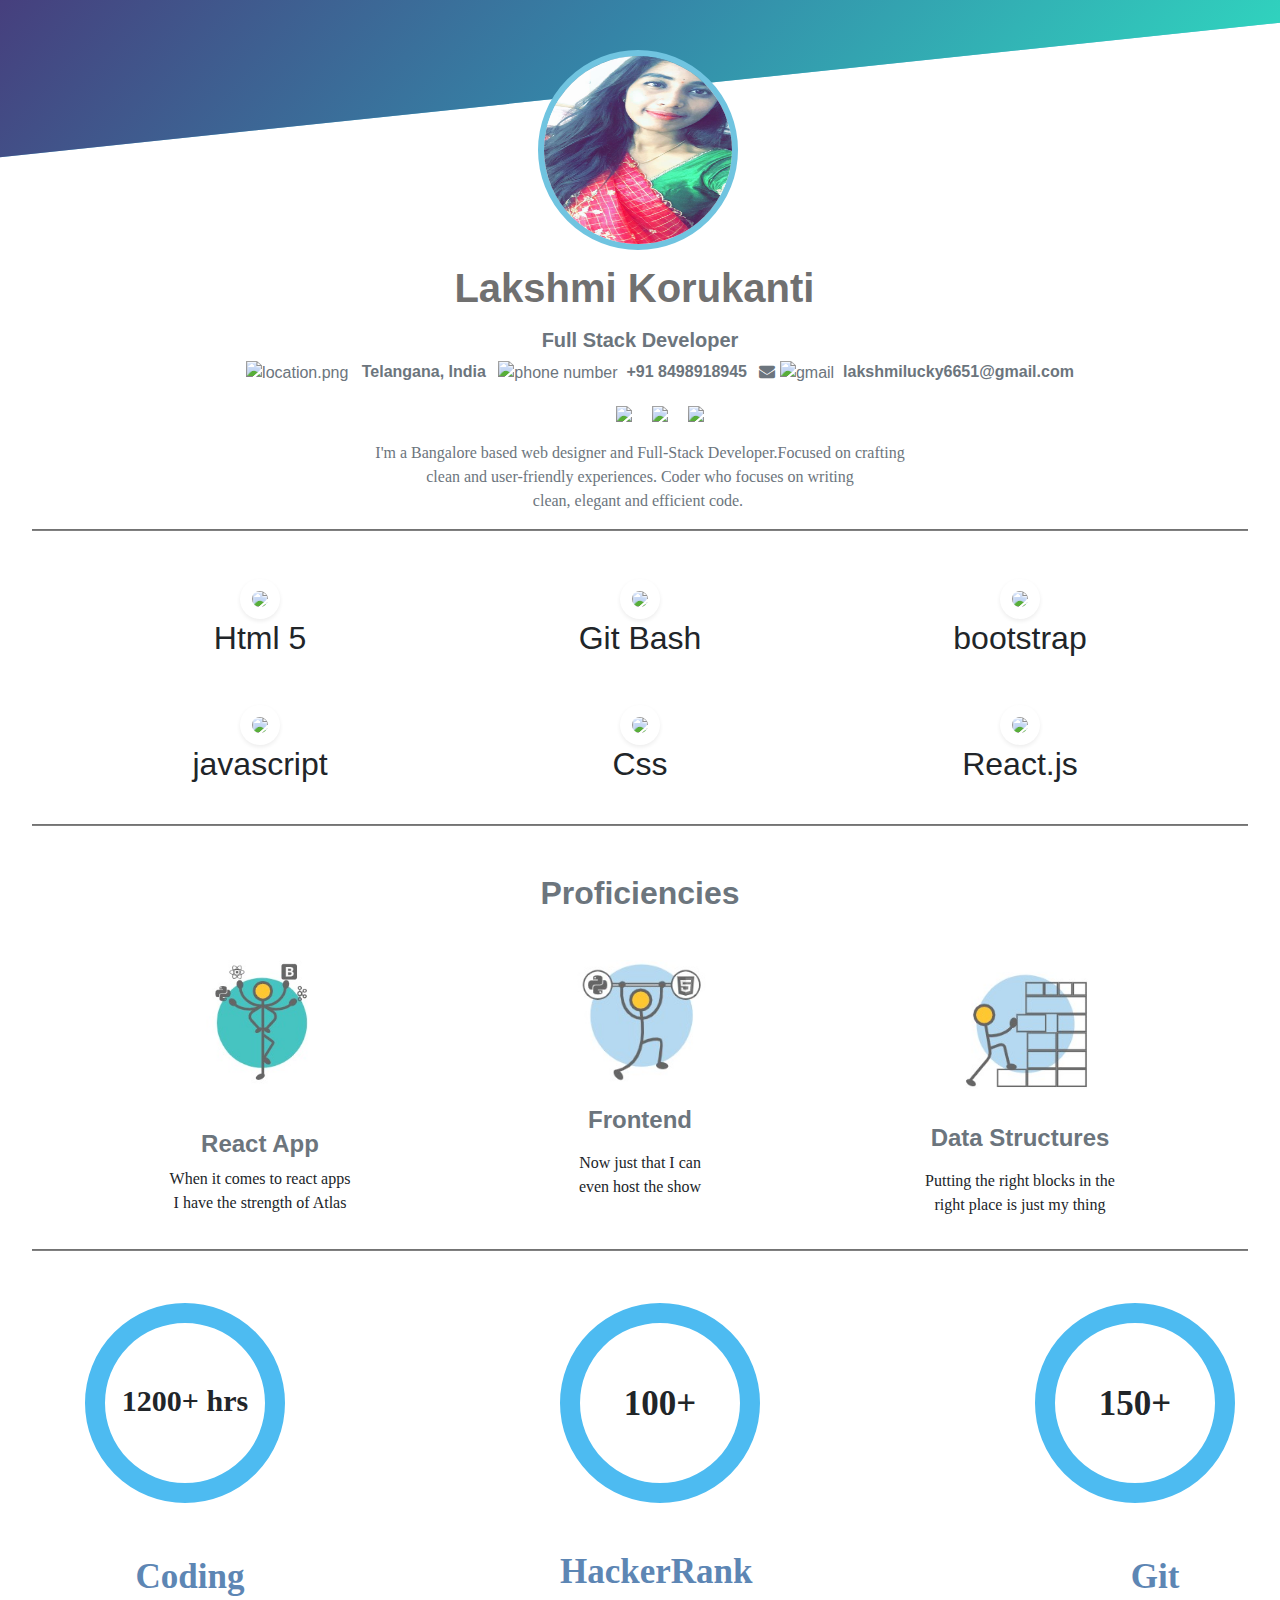
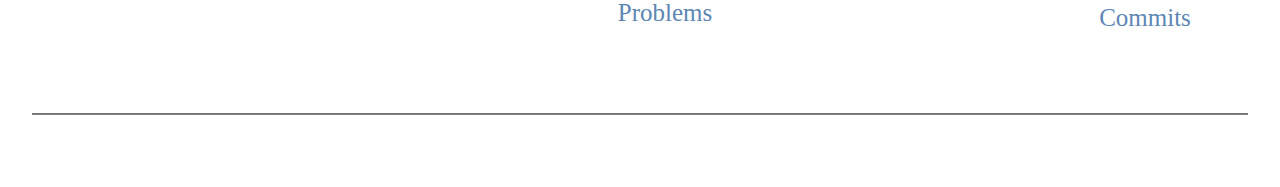
==== index.html @ 7ec83c1d "portfolio" ====
<!DOCTYPE html>
<html lang="en">

<head>
    <meta charset="utf-8" />
    <meta name="viewport" content="width=device-width, initial-scale=1, shrink-to-fit=no" />
    <link rel="stylesheet" href="https://cdnjs.cloudflare.com/ajax/libs/github-calendar/1.3.1/github-calendar-responsive.css">
    <link rel="stylesheet" href="https://cdnjs.cloudflare.com/ajax/libs/twitter-bootstrap/4.3.1/css/bootstrap.min.css">
    <link rel="stylesheet" href="https://cdnjs.cloudflare.com/ajax/libs/font-awesome/4.7.0/css/font-awesome.min.css">
    <link rel="stylesheet" href="style.css" />
    <title>Lakshmi's Portfolio</title>
</head>

<body>
    <div class="colorBox"></div>
    <div class="marginBox">
        <img style="height: 200px; width:200px;  border:6px solid rgb(112, 196, 224);" class="rounded-circle" src="Images/profilepic.jpeg" />
    </div>
    <div class="jumbotron text-center mb-2" style="background-color: rgba(233,236,239,0);">
        <h1 style="color: #707070;" class="mt-3 mt-md-0">
            <strong>Lakshmi Korukanti&nbsp;</strong>
        </h1>
        <h5 class="text-muted mt-3">
            <strong>Full Stack Developer</strong>
        </h5>
        <div class="detailsBox">
        <ul>
            <li class="list-inline-item text-muted">
             <img src="https://image.flaticon.com/icons/svg/927/927693.svg" style=" height: 20px;" alt="location.png">
                <strong>&nbsp; Telangana, India</strong>
            </li>
            <li class="list-inline-item text-muted">
              <img src="https://image.flaticon.com/icons/svg/523/523081.svg" style=" height: 20px" alt="phone number"/>
                <strong>&nbsp;+91 8498918945</strong>
            </li>
            <li class="list-inline-item text-muted">
                <i class="fa fa-envelope" ></i>
                <img src="https://image.flaticon.com/icons/svg/552/552486.svg" style=" height: 20px;" alt="gmail"/>
                    <strong>&nbsp;lakshmilucky6651@gmail.com</strong>
                </a>
            </li>
        </ul>
      </div>
        <ul>
            <li class="list-inline-item ">
              <a
              href="https://www.linkedin.com/in/lakshmi-korukanti-5a4a2b1a8/"
              target="blank"
            >
              <img style="height:60px"
                src="https://image.flaticon.com/icons/svg/1409/1409945.svg"
              />
              </a>
            </li>
            <li class="list-inline-item ml-2">
              <a href=" https://github.com/lakshmikorukanti" target="blank">
                <img style="height: 60px;" src="https://image.flaticon.com/icons/svg/733/733609.svg" />
            </li>
            <li class="list-inline-item ml-2">
              <a href="https://twitter.com/lakshmiluvs" target="blank">
                <img style="height: 60px;" src="https://image.flaticon.com/icons/svg/733/733579.svg"
              /></a>
            </li>
        </ul>
        <p class="text-center text-muted mb-2">
            I'm a Bangalore based web designer and Full-Stack Developer.Focused on crafting <br> clean and user-friendly
            experiences.
            Coder who focuses on writing <br> clean, elegant and efficient code.&nbsp;
        </p>
        <div style="height:2px; background:grey">
        <hr>
      </div>
      <div class="container mb-3 mt-5">
        <div class="row">
          <div class="col mb-3"><img class="rounded-circle shadow-sm" src="images/html.png" style="width: 100px;padding: 12px;"><h2>Html 5</h2></div>
          <div class="col mb-3"><img class="rounded-circle shadow-sm" src="images/gitbash.png" style="width: 100px;padding: 12px;"><h2>Git Bash</h2></div> 
          <div class="col mb-3"><img class="rounded-circle shadow-sm" src="images/bootstrap-stack.png" style="width:110px;padding: 12px;"><h2>bootstrap</h2></div>
        </div>
    </div>
    <div class="container mt-4">
      <div class="row">
        <div class="col mb-3"><img class="rounded-circle shadow-sm" src="images/javascript_logo.png" style="width: 100px;padding: 12px;"><h2>javascript</h2></div>
          <div class="col mb-3"><img class="rounded-circle shadow-sm" src="images/css.png" style="width: 100px;padding: 12px;"><h2>Css</h2></div>
          <div class="col mb-3"><img class="rounded-circle shadow-sm" src="images/react.png" style="width: 100px;padding: 12px;"><h2>React.js</h2></div>
      </div>
  </div>
        <div style="height:2px; background:grey">
          <hr>
        </div>
        <div class="mb-5 mt-5">
          <h2 class="text-center text-muted"><strong>Proficiencies</strong></h2>
      </div>
      <div class="mt-5">
        <div class="container text-center">
          <div class="row">
            <div class="col-md-4"><img class="mb-2" src="Images/reactp.jpeg" style="width: 130px;">
              <h4 class="text-muted " style="margin-top:35px;"><strong>React App</strong></h4>
              <p class="text-center">When it comes to react apps<br>I have the strength of Atlas</p>
            </div>
            <div class="col-md-4"><img class="mb-2" src="Images/backend.jpeg" style="width: 150px;">
              <h4 class="text-muted mb-3 mt-1"><strong>Frontend</strong><br></h4>
              <p class="text-center">Now just that I can<br>even host the show</p>
            </div>
            <div class="col-md-4"><img class="mb-2" style="height: 140px; " src="Images/data.jpeg" >
              <h4 class="text-muted mt-3 mb-3 "><strong>Data Structures</strong><br></h4>
              <p class="text-center">Putting the right blocks in the<br>right place is just my thing</p>
            </div>
          </div>
          </div>
      </div>
      <div style="height:2px; background:grey">
        <hr>
      </div>
      
      <div class="container">
          <div class="row h-100 circlePer justify-content-between" style="margin-bottom: 60px">
              <div class="col-lg-2 col-md-4 col-sm-12 mt-5 col-lg-2 ml-class2">
                  <div style="width: 200px;height:200px; background: white;border-radius: 50%;border:20px solid;border-color: rgb(77, 187, 241)"
                      class="mt-1">
                      <p class="text-center font-weight-bold" style="margin-top: 55px;font-size: 30px">
                          1200+ hrs
                      </p>
                  </div>
                  <p class="mt-5 font-weight-bold" style="color:#5D86B4; font-size: 35px;margin-left:50px;">
                      Coding
                  </p>
              </div>
              <div class="col-lg-2 col-md-3 col-sm-12 mt-5 ml-class1">
                  <div style="width: 200px;height:200px; background: white;border-radius: 50%;border:20px solid;border-color: rgb(77, 187, 241)"
                      class="mt-1">
                      <p class="text-center font-weight-bold" style="margin-top: 55px;font-size: 35px">
                          100+
                      </p>
                  </div>
                  <p class="display-4 mt-5 font-weight-bold" style="margin-left: 0px;color:#5D86B4;font-size: 35px">
                      HackerRank</p>
                  <p style="font-size: 25px; margin-left: 50px;margin-top:-15px;color:#5D86B4">
                      Problems
                  </p>
              </div>
              <div class="col-lg-2 col-md-3 col-sm-12 mt-5 ml-class4">
                  <div style="width: 200px;height:200px; background: white;border-radius: 50%;border:20px solid;border-color:  rgb(77, 187, 241)"
                      class="mt-1">
                      <p class="text-center font-weight-bold" style="margin-top: 55px;font-size: 35px">
                          150+
                      </p>
                  </div>
                  <p class="offset-2  mt-5 font-weight-bold" style="color:#5D86B4; font-size: 35px;margin-left:80px;">Git
                  </p>
                  <p style="font-size: 25px; margin-left: 60px;margin-top:-20px;color:#5D86B4">
                      Commits
                  </p>
              </div>
             
      </div>
      </div>
      <div style="height:2px; background:grey">
        <hr>
      </div>
      </div>
</body>
<script src="https://cdnjs.cloudflare.com/ajax/libs/jquery/3.4.1/jquery.min.js"></script>
<script src="https://cdnjs.cloudflare.com/ajax/libs/twitter-bootstrap/4.3.1/js/bootstrap.bundle.min.js"></script>
</body>

</html>
---- style.css ----
body {
  margin: 0px;
}
p {
  font-family: "Roboto";
}

.marginBox {
  margin-top: -150px;
  margin-left: 42%;
  position: absolute;
}

.colorBox {
  background: rgb(112, 196, 224);
  background-image: linear-gradient(
    -225deg,
    #473b7b 0%,
    #3584a7 51%,
    #30d2be 100%
  );
  padding: 100px 0;
  transform: skew(0deg, -6deg) translateY(-110px);
  position: relative;
}

@media only screen and (max-width: 768px) {
  .marginBox {
    margin-top: -150px;
    margin-left: 37%;
    position: absolute;
  }
}

@media only screen and (max-width: 600px) {
  .marginBox {
    margin-top: -150px;
    margin-left: 25%;
    position: absolute;
  }
}
.img {
  height: 20px;
}
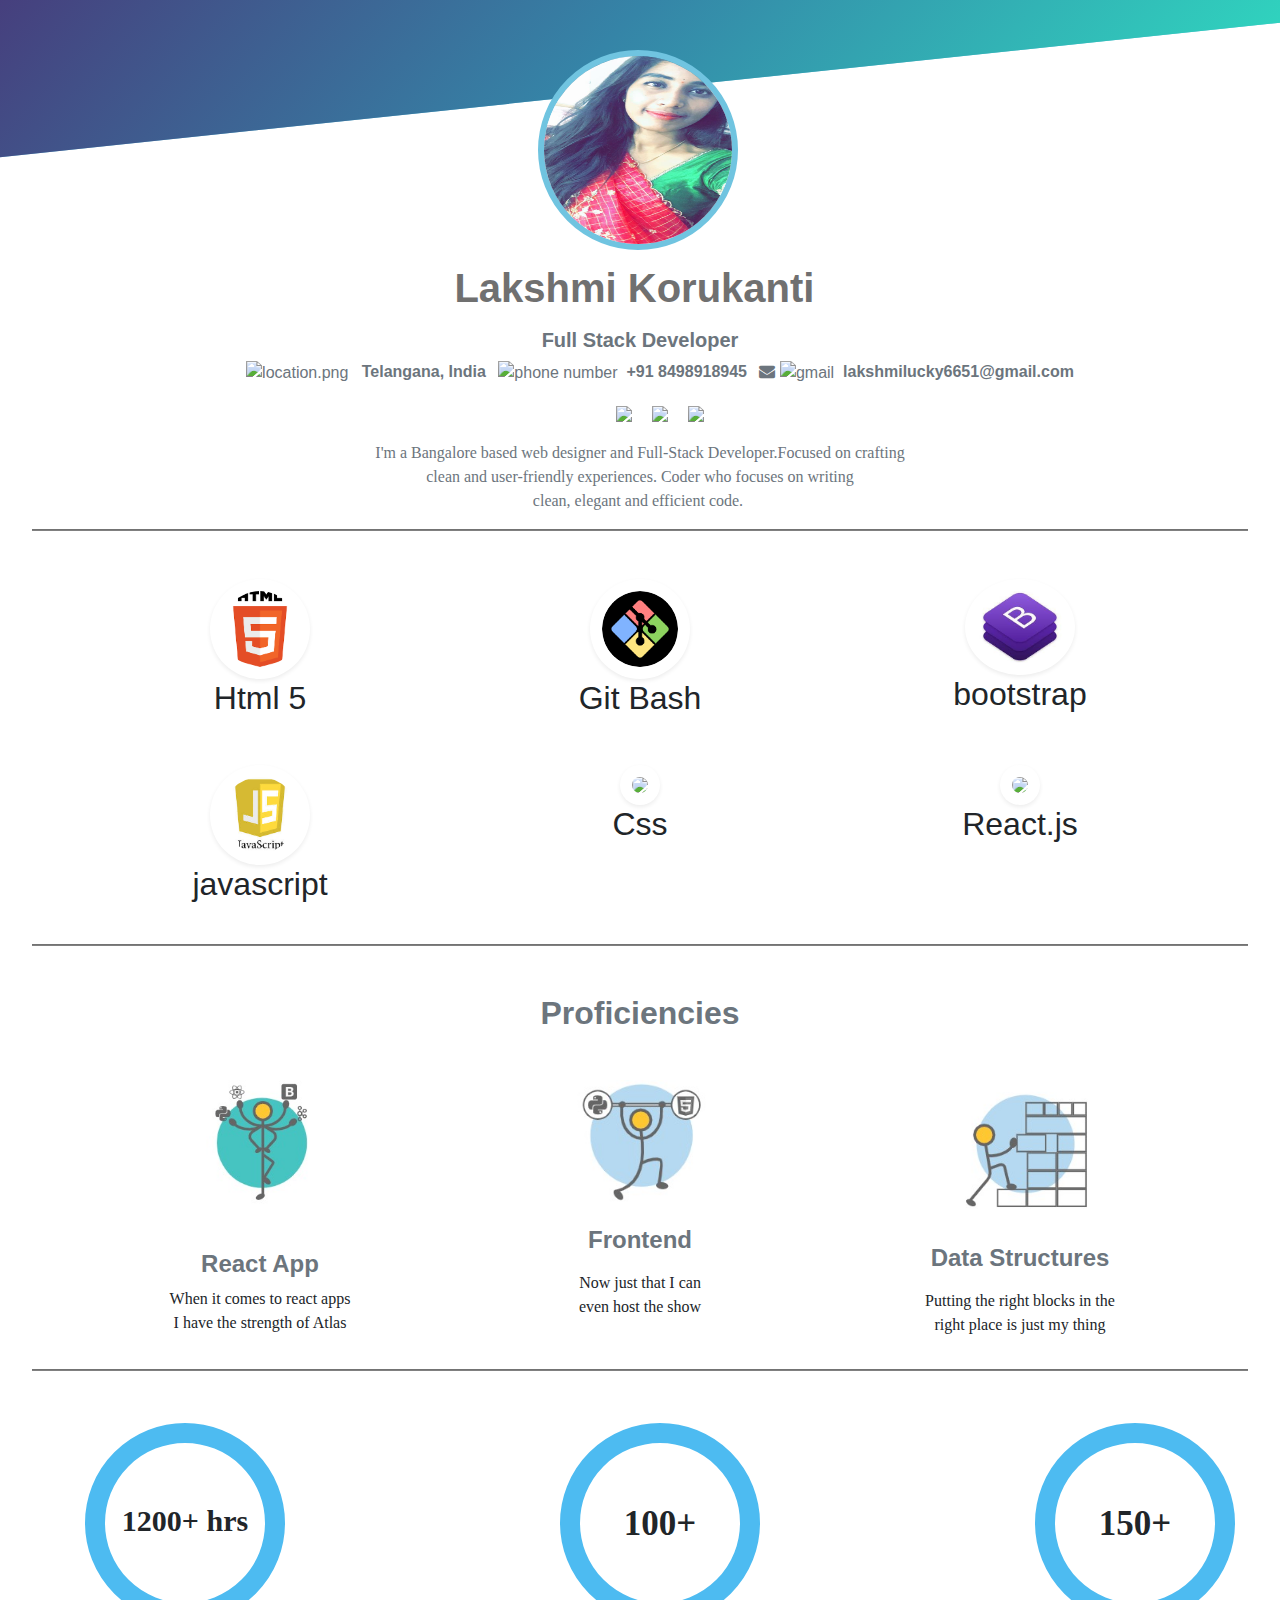
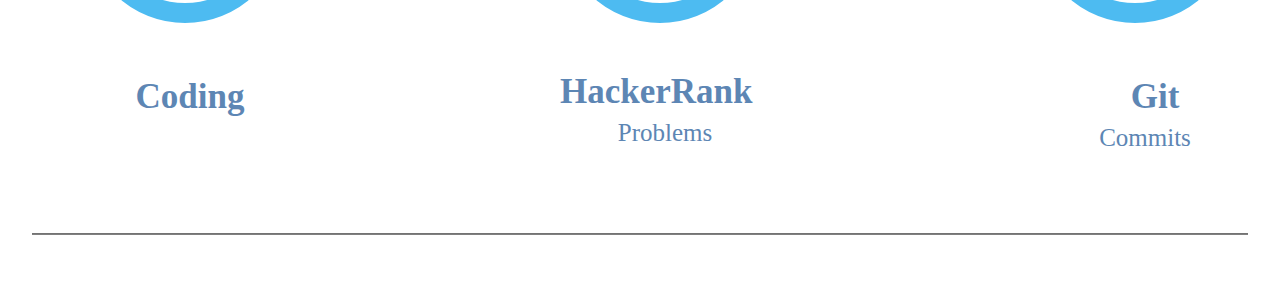
==== commit 88b045a6: "portfolio" ====
--- a/index.html
+++ b/index.html
@@ -72,16 +72,16 @@
       </div>
       <div class="container mb-3 mt-5">
         <div class="row">
-          <div class="col mb-3"><img class="rounded-circle shadow-sm" src="images/html.png" style="width: 100px;padding: 12px;"><h2>Html 5</h2></div>
-          <div class="col mb-3"><img class="rounded-circle shadow-sm" src="images/gitbash.png" style="width: 100px;padding: 12px;"><h2>Git Bash</h2></div> 
-          <div class="col mb-3"><img class="rounded-circle shadow-sm" src="images/bootstrap-stack.png" style="width:110px;padding: 12px;"><h2>bootstrap</h2></div>
+          <div class="col mb-3"><img class="rounded-circle shadow-sm" src="[data-uri]" style="width: 100px;padding: 12px;"><h2>Html 5</h2></div>
+          <div class="col mb-3"><img class="rounded-circle shadow-sm" src="[data-uri]" style="width: 100px;padding: 12px;"><h2>Git Bash</h2></div> 
+          <div class="col mb-3"><img class="rounded-circle shadow-sm" src="[data-uri]" style="width:110px;padding: 12px;"><h2>bootstrap</h2></div>
         </div>
     </div>
     <div class="container mt-4">
       <div class="row">
-        <div class="col mb-3"><img class="rounded-circle shadow-sm" src="images/javascript_logo.png" style="width: 100px;padding: 12px;"><h2>javascript</h2></div>
-          <div class="col mb-3"><img class="rounded-circle shadow-sm" src="images/css.png" style="width: 100px;padding: 12px;"><h2>Css</h2></div>
-          <div class="col mb-3"><img class="rounded-circle shadow-sm" src="images/react.png" style="width: 100px;padding: 12px;"><h2>React.js</h2></div>
+        <div class="col mb-3"><img class="rounded-circle shadow-sm" src="[data-uri]" style="width: 100px;padding: 12px;"><h2>javascript</h2></div>
+          <div class="col mb-3"><img class="rounded-circle shadow-sm" src="https://pluralsight.imgix.net/paths/path-icons/css-c9b214f0d7.png" style="width: 100px;padding: 12px;"><h2>Css</h2></div>
+          <div class="col mb-3"><img class="rounded-circle shadow-sm" src="https://cdn.worldvectorlogo.com/logos/react.svg" style="width: 100px;padding: 12px;"><h2>React.js</h2></div>
       </div>
   </div>
         <div style="height:2px; background:grey">
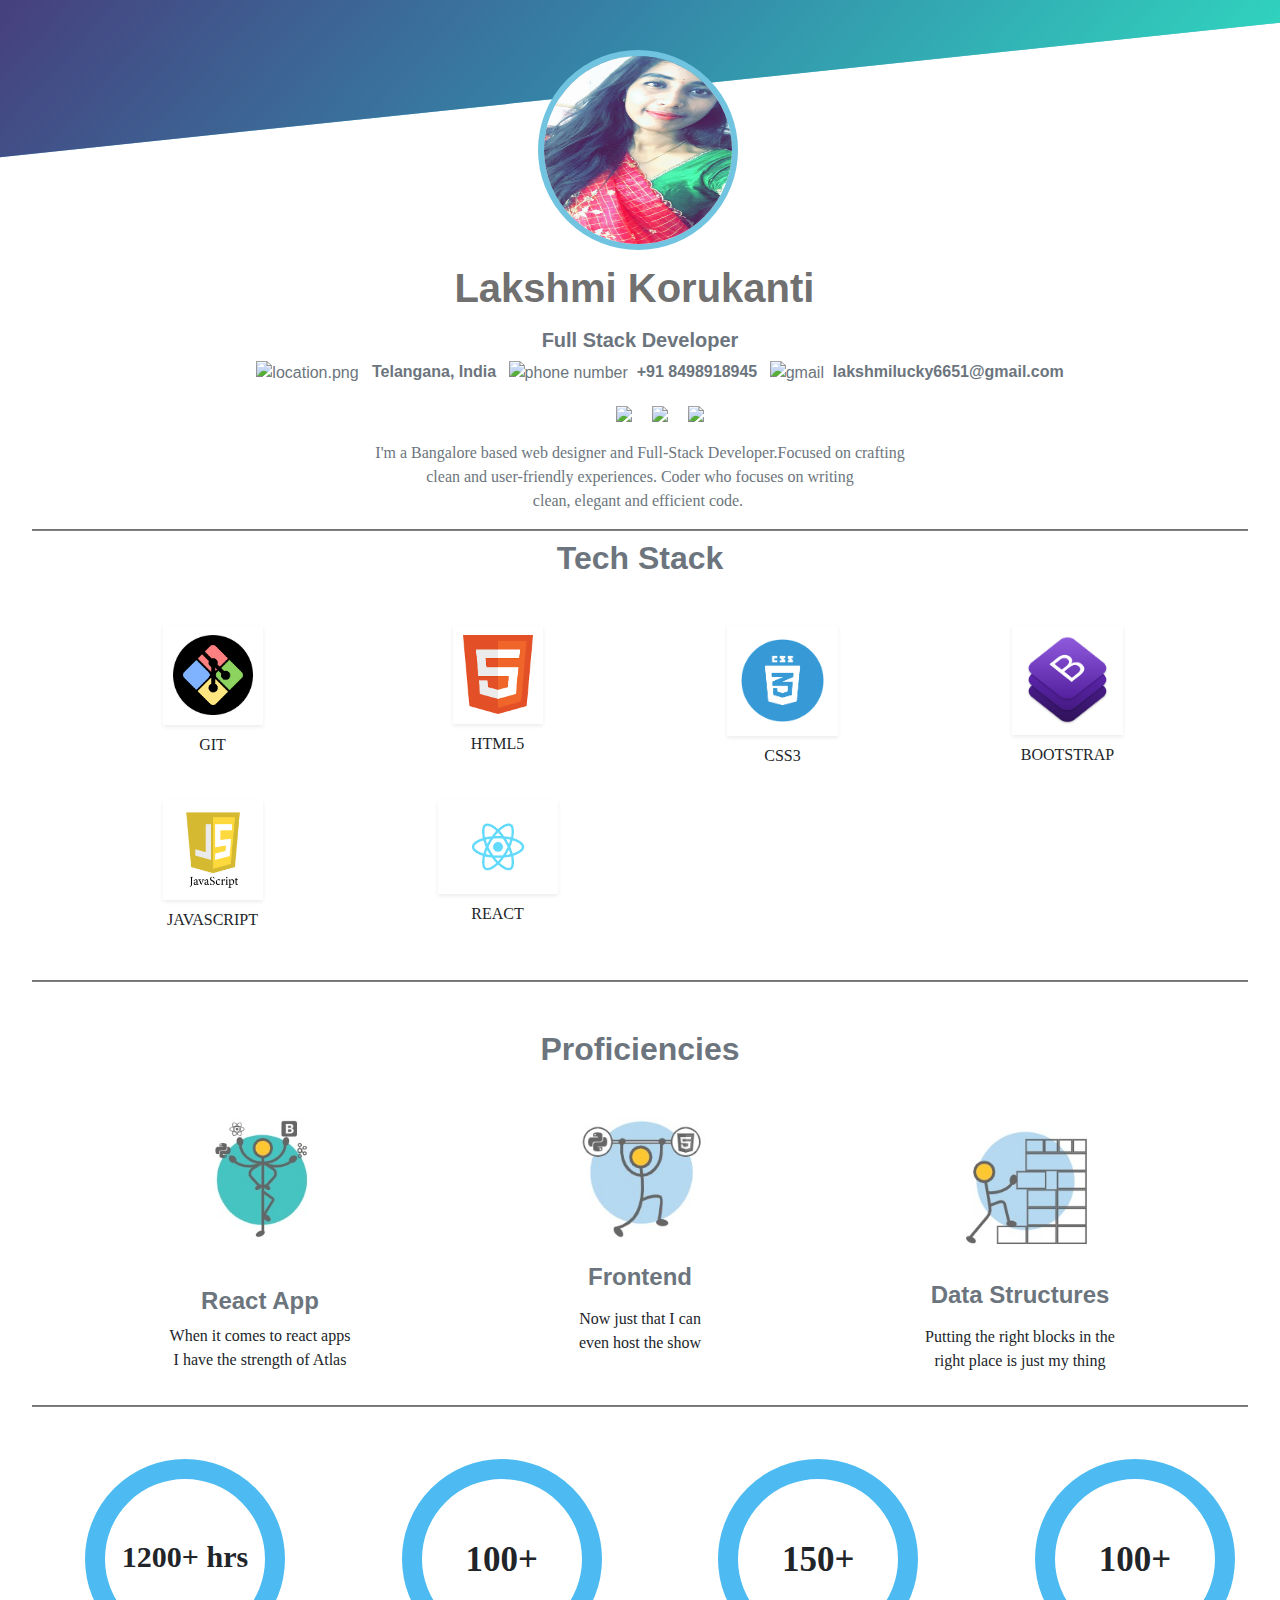
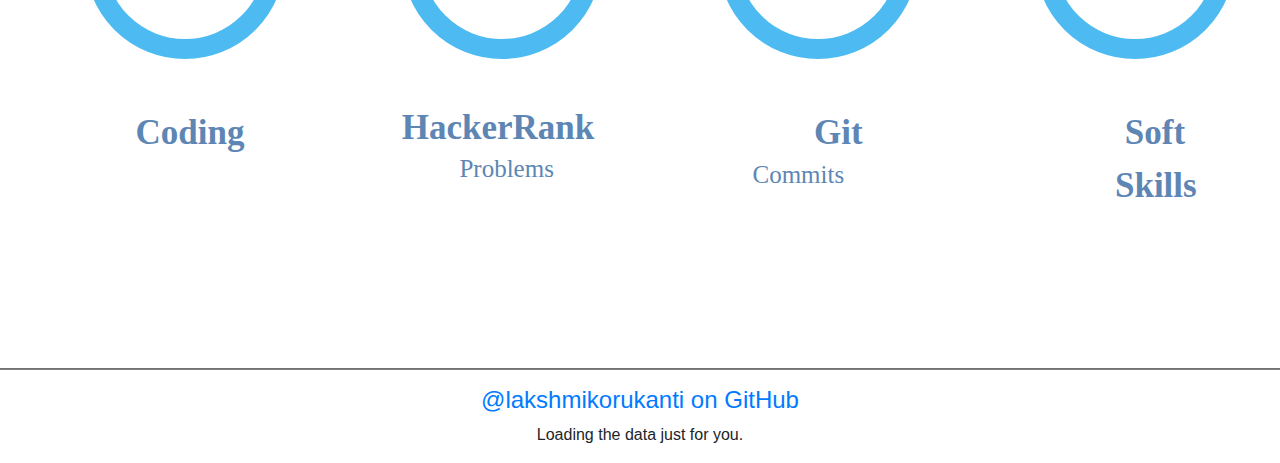
==== commit b3f02301: "github" ====
--- a/index.html
+++ b/index.html
@@ -3,11 +3,15 @@
 
 <head>
     <meta charset="utf-8" />
+    <link rel="icon" href="Images/profilepic.jpeg" >
     <meta name="viewport" content="width=device-width, initial-scale=1, shrink-to-fit=no" />
-    <link rel="stylesheet" href="https://cdnjs.cloudflare.com/ajax/libs/github-calendar/1.3.1/github-calendar-responsive.css">
     <link rel="stylesheet" href="https://cdnjs.cloudflare.com/ajax/libs/twitter-bootstrap/4.3.1/css/bootstrap.min.css">
     <link rel="stylesheet" href="https://cdnjs.cloudflare.com/ajax/libs/font-awesome/4.7.0/css/font-awesome.min.css">
     <link rel="stylesheet" href="style.css" />
+    <script src="https://unpkg.com/github-calendar@latest/dist/github-calendar.min.js"></script>
+    <link rel="stylesheet" href="https://unpkg.com/github-calendar@latest/dist/github-calendar-responsive.css" />
+    <script src="https://cdnjs.cloudflare.com/ajax/libs/jquery/3.4.1/jquery.min.js"></script>
+    <script src="https://cdnjs.cloudflare.com/ajax/libs/twitter-bootstrap/4.3.1/js/bootstrap.bundle.min.js"></script>
     <title>Lakshmi's Portfolio</title>
 </head>
 
@@ -34,7 +38,6 @@
                 <strong>&nbsp;+91 8498918945</strong>
             </li>
             <li class="list-inline-item text-muted">
-                <i class="fa fa-envelope" ></i>
                 <img src="https://image.flaticon.com/icons/svg/552/552486.svg" style=" height: 20px;" alt="gmail"/>
                     <strong>&nbsp;lakshmilucky6651@gmail.com</strong>
                 </a>
@@ -70,20 +73,39 @@
         <div style="height:2px; background:grey">
         <hr>
       </div>
-      <div class="container mb-3 mt-5">
+      <div class="container mb-2 mt-2">
+        <h2 class="text-center text-muted mb-5"><strong>Tech Stack</strong></h2>
         <div class="row">
-          <div class="col mb-3"><img class="rounded-circle shadow-sm" src="[data-uri]" style="width: 100px;padding: 12px;"><h2>Html 5</h2></div>
-          <div class="col mb-3"><img class="rounded-circle shadow-sm" src="[data-uri]" style="width: 100px;padding: 12px;"><h2>Git Bash</h2></div> 
-          <div class="col mb-3"><img class="rounded-circle shadow-sm" src="[data-uri]" style="width:110px;padding: 12px;"><h2>bootstrap</h2></div>
-        </div>
-    </div>
-    <div class="container mt-4">
-      <div class="row">
-        <div class="col mb-3"><img class="rounded-circle shadow-sm" src="[data-uri]" style="width: 100px;padding: 12px;"><h2>javascript</h2></div>
-          <div class="col mb-3"><img class="rounded-circle shadow-sm" src="https://pluralsight.imgix.net/paths/path-icons/css-c9b214f0d7.png" style="width: 100px;padding: 12px;"><h2>Css</h2></div>
-          <div class="col mb-3"><img class="rounded-circle shadow-sm" src="https://cdn.worldvectorlogo.com/logos/react.svg" style="width: 100px;padding: 12px;"><h2>React.js</h2></div>
-      </div>
-  </div>
+          <div class="col-6 col-sm-6 col-md-4 col-lg-3 mb-3">
+            <img class="shadow-sm" src="Images/gitbash.png" style="width: 100px; padding: 10px;" />
+            <p class="mt-2">GIT</p>
+          </div>
+          <div class="col-6 col-sm-6 col-md-4 col-lg-3 mb-3">
+            <img class="shadow-sm" src="Images/html.png" style="width: 90px; padding: 10px;" />
+            <p class="mt-2">HTML5</p>
+          </div>
+          <div class="col-6 col-sm-6 col-md-4 col-lg-3 mb-3">
+            <img class="shadow-sm" src="Images/css.png" style="width: 111px; padding: 10px;" />
+            <p class="mt-2">CSS3</p>
+          </div>
+          <div class="col-6 col-sm-6 col-md-4 col-lg-3 mb-3">
+            <img class="shadow-sm" src="Images/bootstrap-stack.png"
+              style="width: 111px; height: 110px; padding: 10px;" />
+            <p class="mt-2">BOOTSTRAP</p>
+          </div>
+          <div class="col-6 col-sm-6 col-md-4 col-lg-3 mb-3">
+            <img class="shadow-sm"
+              src="Images/javascript_logo.png"
+              style="width: 100px; padding: 10px;" />
+            <p class="mt-2">JAVASCRIPT</p>
+          </div>
+          <div class="col-6 col-sm-6 col-md-4 col-lg-3 mb-3">
+            <img class="shadow-sm" src="Images/react.png"
+              style="width: 120px; padding: 15px;" />
+            <p class="mt-2">REACT</p>
+          </div>
+        </div>
+      </div>
         <div style="height:2px; background:grey">
           <hr>
         </div>
@@ -114,7 +136,7 @@
       
       <div class="container">
           <div class="row h-100 circlePer justify-content-between" style="margin-bottom: 60px">
-              <div class="col-lg-2 col-md-4 col-sm-12 mt-5 col-lg-2 ml-class2">
+              <div class="col-lg-2  col-md-4 col-sm-12 mt-5 col-lg-2 ml-class2">
                   <div style="width: 200px;height:200px; background: white;border-radius: 50%;border:20px solid;border-color: rgb(77, 187, 241)"
                       class="mt-1">
                       <p class="text-center font-weight-bold" style="margin-top: 55px;font-size: 30px">
@@ -147,20 +169,45 @@
                   </div>
                   <p class="offset-2  mt-5 font-weight-bold" style="color:#5D86B4; font-size: 35px;margin-left:80px;">Git
                   </p>
-                  <p style="font-size: 25px; margin-left: 60px;margin-top:-20px;color:#5D86B4">
+                  <p style="font-size: 25px;margin-top:-20px;color:#5D86B4">
                       Commits
                   </p>
               </div>
-             
-      </div>
+       
+      <div class="col-lg-2 col-md-3 col-sm-12 mt-5 ml-class4">
+        <div style="width: 200px;height:200px; background: white;border-radius: 50%;border:20px solid;border-color:  rgb(77, 187, 241)"
+            class="mt-1">
+            <p class="text-center font-weight-bold" style="margin-top: 55px;font-size: 35px">
+                100+
+            </p>
+        </div>
+        <p class="offset-2  mt-5 font-weight-bold" style="color:#5D86B4; font-size: 35px;margin-left:80px;">Soft Skills
+        </p>
+       
+    </div>
+         
+  </div>
+</div>
       </div>
       <div style="height:2px; background:grey">
         <hr>
       </div>
       </div>
+      
+      <div class="container p-3 text-center">
+        <h4 class="kodchasan-font" style="color: #707070;"><a href="https://github.com/lakshmikorukanti"
+                target="_blank">@lakshmikorukanti on GitHub</a></h4>
+        <div class="calendar">
+            <!-- Loading stuff -->
+            Loading the data just for you.
+        </div>
+    </div>
+    </div>
+    <script>
+      GitHubCalendar(".calendar", "lakshmikorukanti", { responsive: true });
+  </script>
+  
+
 </body>
-<script src="https://cdnjs.cloudflare.com/ajax/libs/jquery/3.4.1/jquery.min.js"></script>
-<script src="https://cdnjs.cloudflare.com/ajax/libs/twitter-bootstrap/4.3.1/js/bootstrap.bundle.min.js"></script>
-</body>
 
 </html>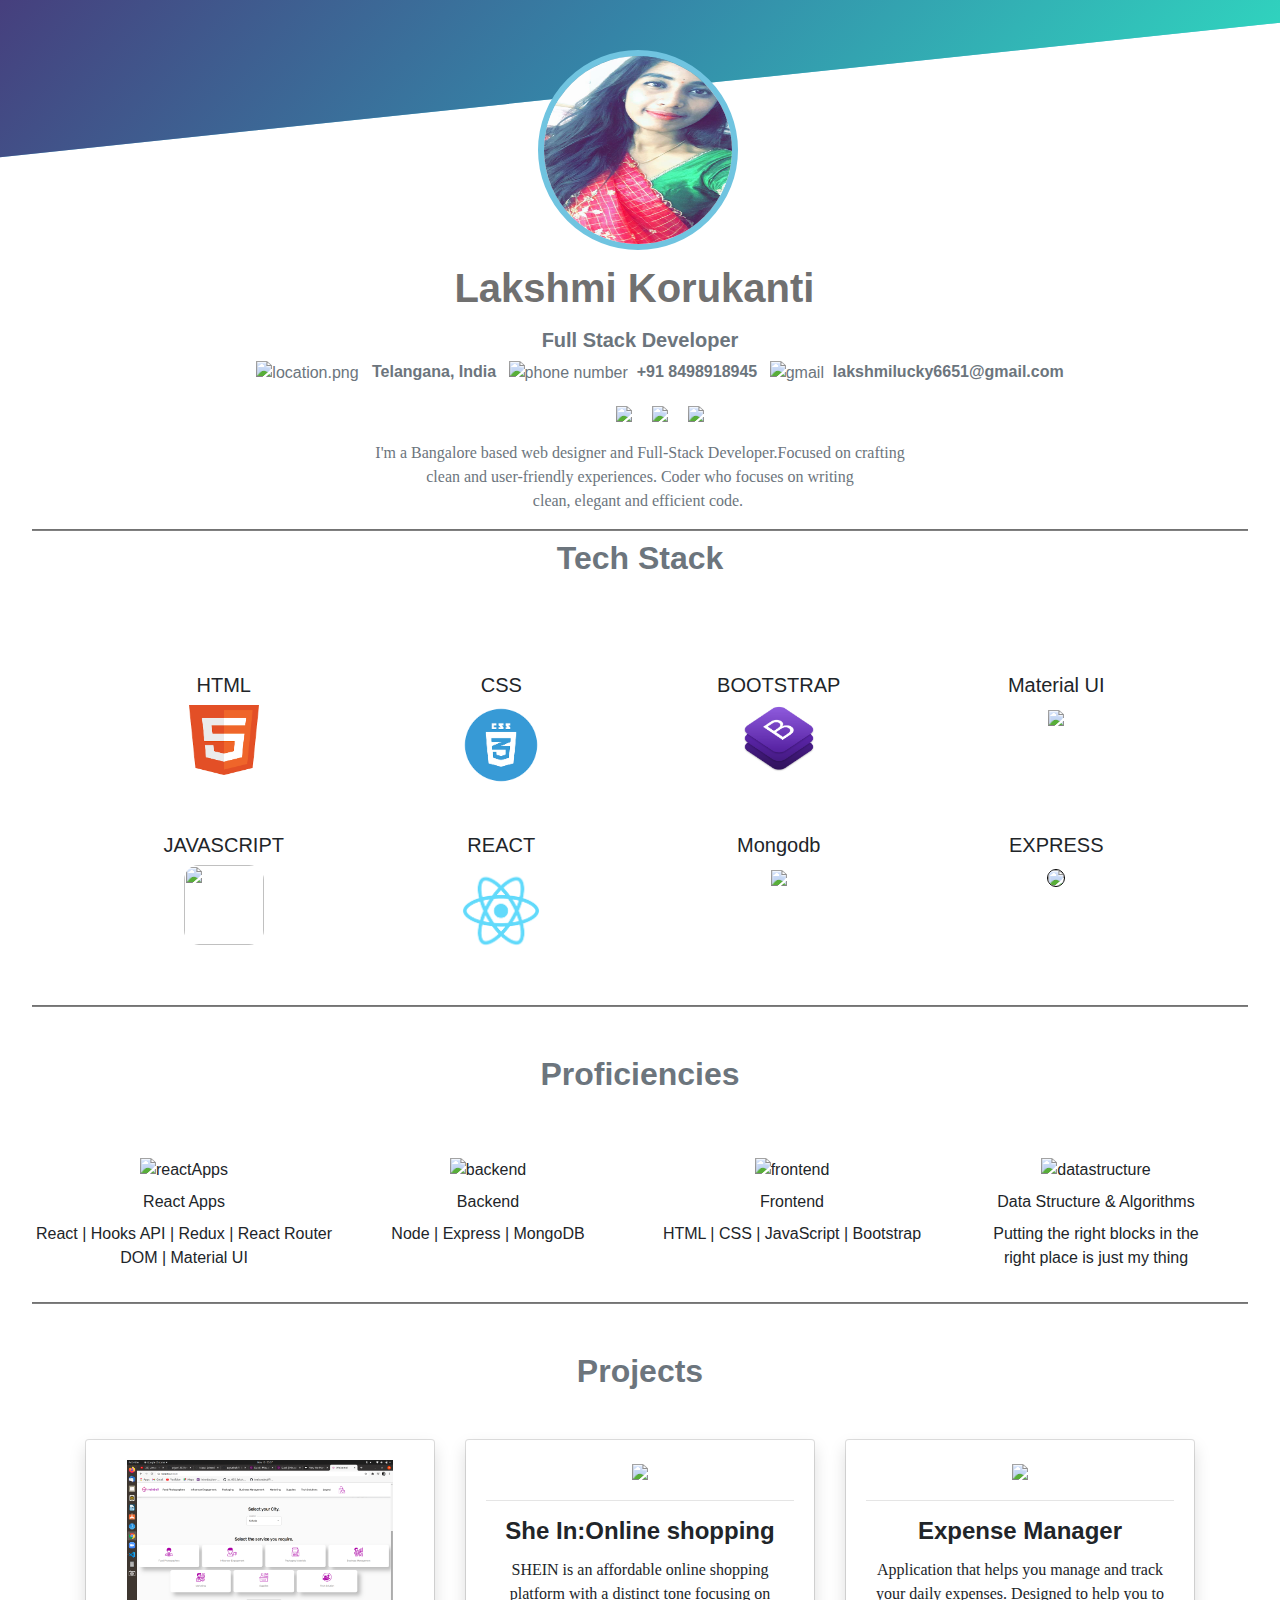
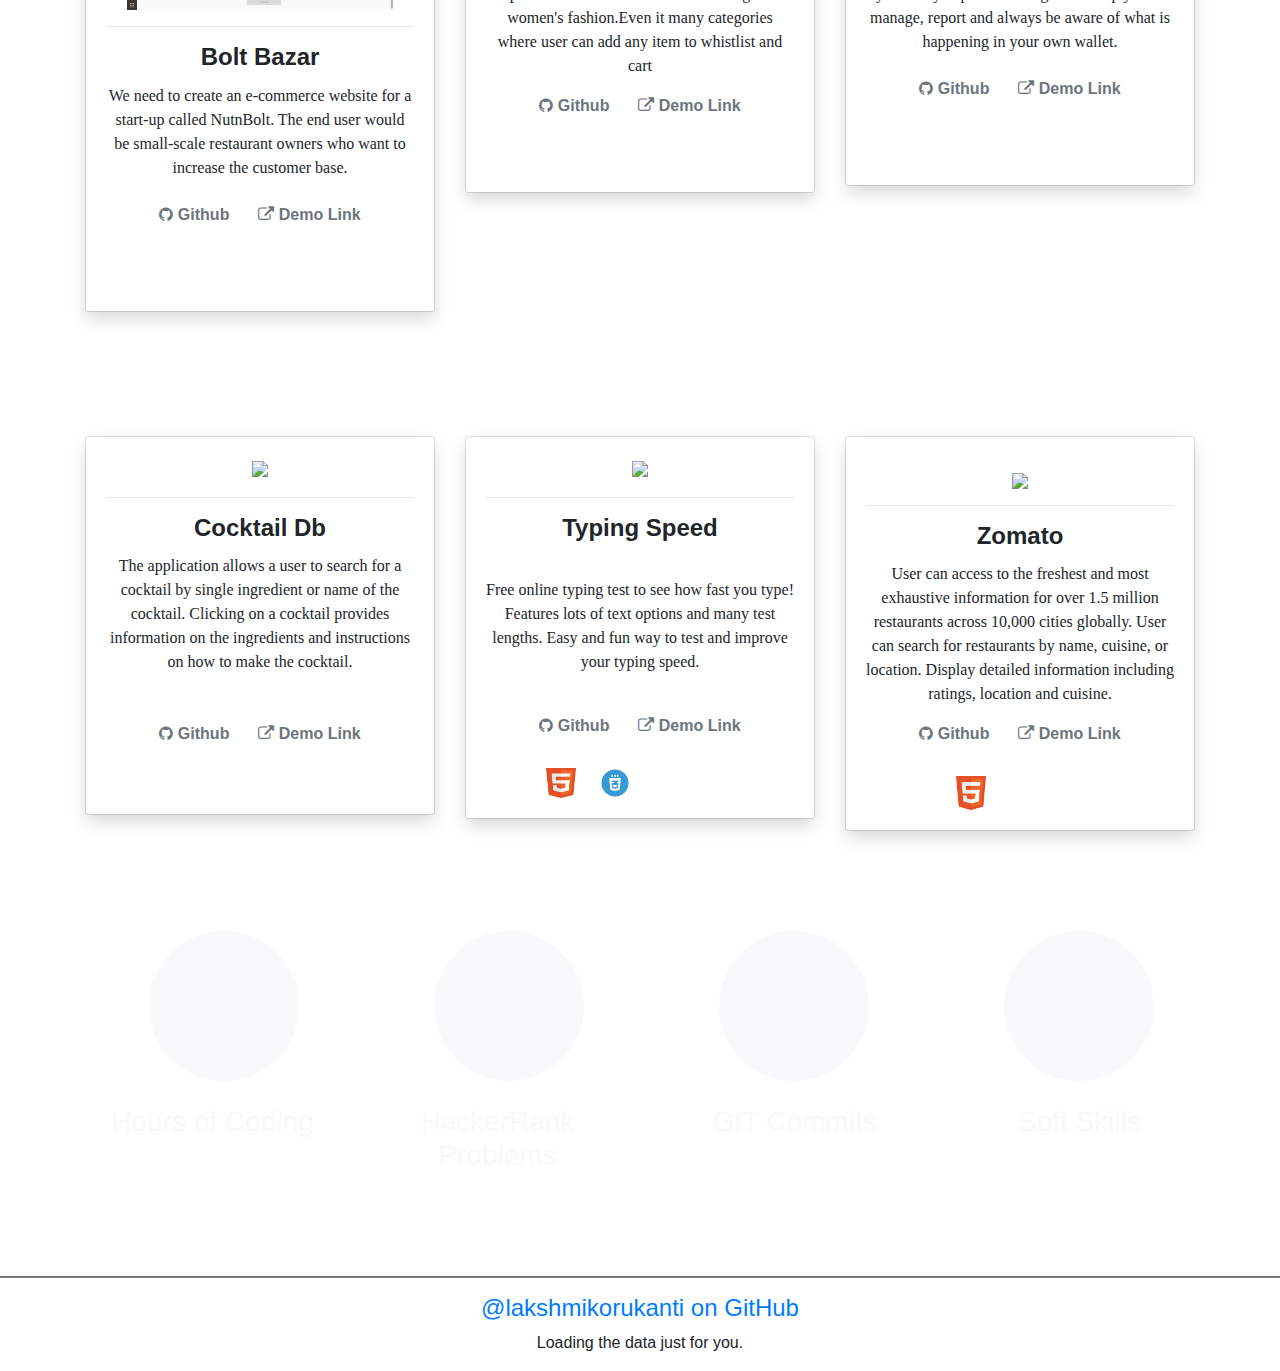
==== commit 8c08be0f: "updated final projet" ====
--- a/index.html
+++ b/index.html
@@ -12,6 +12,9 @@
     <link rel="stylesheet" href="https://unpkg.com/github-calendar@latest/dist/github-calendar-responsive.css" />
     <script src="https://cdnjs.cloudflare.com/ajax/libs/jquery/3.4.1/jquery.min.js"></script>
     <script src="https://cdnjs.cloudflare.com/ajax/libs/twitter-bootstrap/4.3.1/js/bootstrap.bundle.min.js"></script>
+    <link rel="stylesheet" href="https://stackpath.bootstrapcdn.com/bootstrap/4.3.1/css/bootstrap.min.css"
+    integrity="sha384-ggOyR0iXCbMQv3Xipma34MD+dH/1fQ784/j6cY/iJTQUOhcWr7x9JvoRxT2MZw1T" crossorigin="anonymous">
+</head>
     <title>Lakshmi's Portfolio</title>
 </head>
 
@@ -75,34 +78,43 @@
       </div>
       <div class="container mb-2 mt-2">
         <h2 class="text-center text-muted mb-5"><strong>Tech Stack</strong></h2>
-        <div class="row">
-          <div class="col-6 col-sm-6 col-md-4 col-lg-3 mb-3">
-            <img class="shadow-sm" src="Images/gitbash.png" style="width: 100px; padding: 10px;" />
-            <p class="mt-2">GIT</p>
-          </div>
-          <div class="col-6 col-sm-6 col-md-4 col-lg-3 mb-3">
-            <img class="shadow-sm" src="Images/html.png" style="width: 90px; padding: 10px;" />
-            <p class="mt-2">HTML5</p>
-          </div>
-          <div class="col-6 col-sm-6 col-md-4 col-lg-3 mb-3">
-            <img class="shadow-sm" src="Images/css.png" style="width: 111px; padding: 10px;" />
-            <p class="mt-2">CSS3</p>
-          </div>
-          <div class="col-6 col-sm-6 col-md-4 col-lg-3 mb-3">
-            <img class="shadow-sm" src="Images/bootstrap-stack.png"
-              style="width: 111px; height: 110px; padding: 10px;" />
-            <p class="mt-2">BOOTSTRAP</p>
-          </div>
-          <div class="col-6 col-sm-6 col-md-4 col-lg-3 mb-3">
-            <img class="shadow-sm"
-              src="Images/javascript_logo.png"
-              style="width: 100px; padding: 10px;" />
-            <p class="mt-2">JAVASCRIPT</p>
-          </div>
-          <div class="col-6 col-sm-6 col-md-4 col-lg-3 mb-3">
-            <img class="shadow-sm" src="Images/react.png"
-              style="width: 120px; padding: 15px;" />
-            <p class="mt-2">REACT</p>
+        <div class="container text-center mb-5">
+          <div class="row">
+              <div class="col-md-3 mt-5 tech">
+                  <h5>HTML</h5>
+                  <img src="./Images/html.png" width="70px" height="70px" />
+              </div>
+              <div class="col-md-3 mt-5 tech">
+                  <h5>CSS</h5>
+                  <img src="./Images/css.png" width="80px" />
+              </div>
+              <div class="col-md-3 mt-5 tech">
+                  <h5>BOOTSTRAP</h5>
+                  <img src="./Images//bootstrap-stack.png" width="80px" />
+              </div>
+              <div class="col-md-3 mt-5 tech">
+                  <h5>Material UI</h5>
+                  <img src="https://material-ui.com/static/logo.png" width="80px" />
+              </div>
+              <div class="col-md-3 mt-5 tech">
+                  <h5>JAVASCRIPT</h5>
+                  <img src="https://cdn.svgporn.com/logos/javascript.svg" width="80px" height="80px" style="border-radius: 15px"/>
+              </div>
+              <div class="col-md-3 mt-5 tech">
+                  <h5>REACT</h5>
+                  <img src="./Images//react.png"
+                      width="130px" />
+              </div>
+              <div class="col-md-3 mt-5 tech">
+                  <h5>Mongodb</h5>
+                  <img src="https://pbs.twimg.com/profile_images/1234528105819189248/b6F1hk_6_400x400.jpg"
+                      width="100px" />
+              </div>
+              <div class="col-md-3 mt-5 tech">
+                <h5>EXPRESS</h5>
+                <img src="https://encrypted-tbn0.gstatic.com/images?q=tbn%3AANd9GcRwYXjvK9xFgNCPeHeRlJcXQrOWOdtiAkEYzg&usqp=CAU"
+                    width="130px" style="border:1px solid black;border-radius: 50%;" />
+            </div>
           </div>
         </div>
       </div>
@@ -112,83 +124,386 @@
         <div class="mb-5 mt-5">
           <h2 class="text-center text-muted"><strong>Proficiencies</strong></h2>
       </div>
-      <div class="mt-5">
-        <div class="container text-center">
-          <div class="row">
-            <div class="col-md-4"><img class="mb-2" src="Images/reactp.jpeg" style="width: 130px;">
-              <h4 class="text-muted " style="margin-top:35px;"><strong>React App</strong></h4>
-              <p class="text-center">When it comes to react apps<br>I have the strength of Atlas</p>
-            </div>
-            <div class="col-md-4"><img class="mb-2" src="Images/backend.jpeg" style="width: 150px;">
-              <h4 class="text-muted mb-3 mt-1"><strong>Frontend</strong><br></h4>
-              <p class="text-center">Now just that I can<br>even host the show</p>
-            </div>
-            <div class="col-md-4"><img class="mb-2" style="height: 140px; " src="Images/data.jpeg" >
-              <h4 class="text-muted mt-3 mb-3 "><strong>Data Structures</strong><br></h4>
-              <p class="text-center">Putting the right blocks in the<br>right place is just my thing</p>
-            </div>
-          </div>
-          </div>
-      </div>
+      <div class="row m-0">
+        <div class="my-3 p-0 col-12 col-md-6 col-lg-3 d-flex align-items-center flex-column">
+            <div>
+                <img src="./Images/reactpr.png" alt="reactApps" height="170px">
+            </div>
+            <div class="heading2 my-2">React Apps</div>
+            <div class="text-center"> React | Hooks API | Redux | React Router DOM | Material UI </div>
+        </div>
+        <div class="my-3 col-12 col-md-6 col-lg-3 d-flex align-items-center flex-column">
+            <div>
+                <img src="./Images/backend.png" alt="backend" height="170px">
+            </div>
+            <div class="heading2 my-2">Backend</div>
+            <div class="text-center">Node | Express | MongoDB</div>
+        </div>
+        <div class="my-3 col-12 col-md-6 col-lg-3 d-flex align-items-center flex-column">
+            <div>
+                <img src="./Images/frontendpr.png" alt="frontend" height="170px">
+            </div>
+
+            <div class="heading2 my-2">Frontend</div>
+            <div class="text-center">HTML | CSS | JavaScript | Bootstrap</div>
+        </div>
+        <div class="my-3 col-12 col-md-6 col-lg-3 d-flex align-items-center flex-column">
+            <div>
+                <img src="./Images/ds.png" alt="datastructure" height="170px">
+            </div>
+
+            <div class="heading2 my-2">Data Structure & Algorithms</div>
+            <div class="text-center">Putting the right blocks in the<br />right place is just my thing </div>
+        </div>
+      </div>
+
       <div style="height:2px; background:grey">
         <hr>
       </div>
-      
-      <div class="container">
-          <div class="row h-100 circlePer justify-content-between" style="margin-bottom: 60px">
-              <div class="col-lg-2  col-md-4 col-sm-12 mt-5 col-lg-2 ml-class2">
-                  <div style="width: 200px;height:200px; background: white;border-radius: 50%;border:20px solid;border-color: rgb(77, 187, 241)"
-                      class="mt-1">
-                      <p class="text-center font-weight-bold" style="margin-top: 55px;font-size: 30px">
-                          1200+ hrs
-                      </p>
-                  </div>
-                  <p class="mt-5 font-weight-bold" style="color:#5D86B4; font-size: 35px;margin-left:50px;">
-                      Coding
-                  </p>
-              </div>
-              <div class="col-lg-2 col-md-3 col-sm-12 mt-5 ml-class1">
-                  <div style="width: 200px;height:200px; background: white;border-radius: 50%;border:20px solid;border-color: rgb(77, 187, 241)"
-                      class="mt-1">
-                      <p class="text-center font-weight-bold" style="margin-top: 55px;font-size: 35px">
-                          100+
-                      </p>
-                  </div>
-                  <p class="display-4 mt-5 font-weight-bold" style="margin-left: 0px;color:#5D86B4;font-size: 35px">
-                      HackerRank</p>
-                  <p style="font-size: 25px; margin-left: 50px;margin-top:-15px;color:#5D86B4">
-                      Problems
-                  </p>
-              </div>
-              <div class="col-lg-2 col-md-3 col-sm-12 mt-5 ml-class4">
-                  <div style="width: 200px;height:200px; background: white;border-radius: 50%;border:20px solid;border-color:  rgb(77, 187, 241)"
-                      class="mt-1">
-                      <p class="text-center font-weight-bold" style="margin-top: 55px;font-size: 35px">
-                          150+
-                      </p>
-                  </div>
-                  <p class="offset-2  mt-5 font-weight-bold" style="color:#5D86B4; font-size: 35px;margin-left:80px;">Git
-                  </p>
-                  <p style="font-size: 25px;margin-top:-20px;color:#5D86B4">
-                      Commits
-                  </p>
-              </div>
-       
-      <div class="col-lg-2 col-md-3 col-sm-12 mt-5 ml-class4">
-        <div style="width: 200px;height:200px; background: white;border-radius: 50%;border:20px solid;border-color:  rgb(77, 187, 241)"
-            class="mt-1">
-            <p class="text-center font-weight-bold" style="margin-top: 55px;font-size: 35px">
-                100+
-            </p>
-        </div>
-        <p class="offset-2  mt-5 font-weight-bold" style="color:#5D86B4; font-size: 35px;margin-left:80px;">Soft Skills
-        </p>
-       
-    </div>
-         
-  </div>
-</div>
-      </div>
+      <div class="mb-5 mt-5">
+        <h2 class="text-center text-muted"><strong>Projects</strong></h2>
+    </div>
+    <div class="mb-5">
+        <div class="container text-center">
+            <div class="row">
+                <div class="col-lg-4 col-md-6 col-sm-12 mb-1">
+                    <div class="card">
+                        <div class="card-body shadow"><img class="img-fluid screenshot" 
+                                src="./Images/Boltbazar.png" style="height:150px">
+                            
+                            <hr>
+                            <h4 class="card-title"><strong>Bolt Bazar</strong></h4>
+                            <p class="card-text ">We need to create an e-commerce website for a start-up called NutnBolt. The end user would be small-scale restaurant owners who want to increase the customer base.</p>
+                            <a class="card-link text-muted" href="https://github.com/aayushah711/teal-project"
+                                target="blank"><i class="fa fa-github" style="margin-top:10px"></i><strong >&nbsp;Github&nbsp;</strong></a>
+                            <a class="card-link text-muted"
+                                href="http://13.233.62.34/"
+                                target="blank"><i class="fa fa-external-link"></i>&nbsp;<strong>Demo Link</strong></a>
+                                <div>
+                                    <div style="margin-top: 40px; float: left;  margin-left: 10px">
+                                        <img style="width: 30px"
+                                            src="https://cdn4.iconfinder.com/data/icons/logos-3/600/React.js_logo-512.png"
+                                            alt="">
+                                    </div>
+                                    <div style="margin-top: 40px; float: left; margin-left: 20px">
+                                        <img style="width: 30px"
+                                            src="./Images/redux.png"
+                                            alt="">
+                                    </div>
+                                    <div style="margin-top: 40px; float: left; margin-left: 20px">
+                                        <img style="width: 30px"
+                                            src="https://pbs.twimg.com/profile_images/972606960842387457/CdsTvILr.jpg"
+                                            alt="">
+                                    </div>
+                                    
+                                    <div style="margin-top: 40px; float: left; margin-left: 20px">
+                                        <img style="width: 30px"
+                                            src="https://cdn4.iconfinder.com/data/icons/social-media-logos-6/512/121-css3-512.png"
+                                            alt="">
+                                    </div>
+                                    <div style="margin-top: 40px; float: left; margin-left: 20px">
+                                        <img style="width: 30px"
+                                            src="https://icon-library.net/images/bootstrap-icon-png/bootstrap-icon-png-10.jpg"
+                                            alt="">
+                                    </div>
+                                   
+                                    <div style="margin-top: 40px; float: left; margin-left: 20px">
+                                        <img style="width: 30px"
+                                            src="https://pbs.twimg.com/profile_images/1234528105819189248/b6F1hk_6_400x400.jpg"
+                                            alt="">
+                                    </div>
+                                </div>
+                        </div>
+                    </div>
+                </div>
+                <div class="col-lg-4 col-md-6 col-sm-12 mb-1">
+                    <div class="card">
+                        <div class="card-body shadow"><img class="img-fluid screenshot"
+                                src="./Images/cart.jpeg">
+                            <hr>
+                            <h4 class="card-title"><strong>She In:Online shopping </strong></h4>
+                            <p class="card-text ">SHEIN is an affordable online shopping platform with a distinct tone focusing on women's fashion.Even it many categories where user can add any item to whistlist and cart</p>
+                            <a class="card-link text-muted mt-5" href="https://github.com/lakshmikorukanti/Cart"
+                                target="blank"><i class="fa fa-github"></i><strong>&nbsp;Github&nbsp;</strong></a>
+                            <a class="card-link text-muted mt-5" href="./Demo-videos/zoom_6.mp4"
+                                target="blank"><i class="fa fa-external-link"></i>&nbsp;<strong>Demo Link</strong></a>
+                            
+
+                            <div>
+                                <div style="margin-top: 30px; float: left;  margin-left: 60px">
+                                    <img style="width: 30px"
+                                        src="https://cdn4.iconfinder.com/data/icons/logos-3/600/React.js_logo-512.png"
+                                        alt="">
+                                </div>
+                                <div style="margin-top: 30px; float: left; margin-left: 20px">
+                                    <img style="width: 30px"
+                                        src="https://pbs.twimg.com/profile_images/972606960842387457/CdsTvILr.jpg"
+                                        alt="">
+                                </div>
+                                
+                                <div style="margin-top: 30px; float: left; margin-left: 20px">
+                                    <img style="width: 30px"
+                                        src="https://cdn4.iconfinder.com/data/icons/social-media-logos-6/512/121-css3-512.png"
+                                        alt="">
+                                </div>
+                                <div style="margin-top: 30px; float: left; margin-left: 20px">
+                                    <img style="width: 30px"
+                                        src="https://icon-library.net/images/bootstrap-icon-png/bootstrap-icon-png-10.jpg"
+                                        alt="">
+                                </div>
+                               
+                            </div>
+                        </div>
+                    </div>
+                </div>
+                <div class="col-lg-4 col-md-6 col-sm-12 mb-1">
+                    <div class="card">
+                        <div class="card-body shadow"><img class="img-fluid screenshot" 
+                                src="./Images/expensemanager.jpg">
+                            
+                            <hr>
+                            <h4 class="card-title"><strong>Expense Manager</strong></h4>
+                            <p class="card-text ">Application that helps you manage and track your daily expenses.
+                                Designed to  help you to manage, report and always be aware of what is happening in your own wallet.</p>
+                            <a class="card-link text-muted" href="https://github.com/lakshmikorukanti/Expense-manager"
+                                target="blank"><i class="fa fa-github" style="margin-top:10px"></i><strong >&nbsp;Github&nbsp;</strong></a>
+                            <a class="card-link text-muted"
+                                href="https://mealsearch.netlify.com"
+                                target="blank"><i class="fa fa-external-link"></i>&nbsp;<strong>Demo Link</strong></a>
+                                <div>
+                                    <div style="margin-top: 40px; float: left;  margin-left: 10px">
+                                        <img style="width: 30px"
+                                            src="https://cdn4.iconfinder.com/data/icons/logos-3/600/React.js_logo-512.png"
+                                            alt="">
+                                    </div>
+                                    <div style="margin-top: 40px; float: left; margin-left: 20px">
+                                        <img style="width: 30px"
+                                            src="./Images/redux.png"
+                                            alt="">
+                                    </div>
+                                    <div style="margin-top: 40px; float: left; margin-left: 20px">
+                                        <img style="width: 30px"
+                                            src="https://pbs.twimg.com/profile_images/972606960842387457/CdsTvILr.jpg"
+                                            alt="">
+                                    </div>
+                                    
+                                    <div style="margin-top: 40px; float: left; margin-left: 20px">
+                                        <img style="width: 30px"
+                                            src="https://cdn4.iconfinder.com/data/icons/social-media-logos-6/512/121-css3-512.png"
+                                            alt="">
+                                    </div>
+                                    <div style="margin-top: 40px; float: left; margin-left: 20px">
+                                        <img style="width: 30px"
+                                            src="https://icon-library.net/images/bootstrap-icon-png/bootstrap-icon-png-10.jpg"
+                                            alt="">
+                                    </div>
+                                    <div style="margin-top: 40px; float: left; margin-left: 20px">
+                                        <img style="width: 30px"
+                                            src="https://material-ui.com/static/logo.png"
+                                            alt="">
+                                    </div>
+                                </div>
+                        </div>
+                    </div>
+                </div>
+               
+                </div>
+            </div>
+        </div>
+    </div>
+    </div>
+    <div class="mb-5">
+        <div class="container text-center">
+            <div class="row">
+                <div class="col-lg-4 col-md-12 col-sm-12 mb-1">
+                    <div class="card">
+                        <div class="card-body shadow"><img class="img-fluid screenshot" 
+                                src="./Images/cocktail.jpeg">
+                            <hr>
+                            <h4 class="card-title"><strong>Cocktail Db</strong></h4>
+                            <p class="card-text">The application allows a user to search for a cocktail by single ingredient or name of the cocktail.
+                                Clicking on a cocktail provides information on the ingredients and instructions on how to make the cocktail.</p>
+                            <a class="card-link text-muted" href="https://github.com/Madhurendra1311/Module-4-project"
+                                target="blank"><i class="fa fa-github" style="margin-top: 35px;"></i><strong>&nbsp;Github&nbsp;</strong></a>
+                            <a class="card-link text-muted"
+                            href="./Demo-videos/zoom_3.mp4"
+                                target="blank"><i class="fa fa-external-link" ></i>&nbsp;<strong>Demo Link</strong></a>
+                            <br><br>
+                            <div class="ml-class">
+                                <div style=" float: left;margin-left: 80px;">
+                                    <img style="width: 30px"
+                                        src="https://cdn4.iconfinder.com/data/icons/logos-3/600/React.js_logo-512.png"
+                                        alt="">
+                                </div>
+                              
+                            </div>
+                            
+                            <div style=" float: left; margin-left: 20px">
+                                <img style="width: 30px"
+                                    src="https://icon-library.net/images/bootstrap-icon-png/bootstrap-icon-png-10.jpg"
+                                    alt="">
+                            </div>
+                            <div style=" float: left; margin-left: 20px">
+                                <img style="width: 30px"
+                                    src="https://cdn4.iconfinder.com/data/icons/social-media-logos-6/512/121-css3-512.png"
+                                    alt="">
+                            </div>
+                        </div>
+                    </div>
+                </div>
+                <div class="col-lg-4 col-md-6 col-sm-12 mb-1">
+                    <div class="card">
+                        <div class="card-body shadow"><img class="img-fluid  screenshot"
+                                src="./Images/typingspeed.jpeg">
+                            <hr>
+                            <h4 class="card-title"><strong>Typing Speed</strong></h4><br>
+                            <p class="card-text">Free online typing test to see how fast you type! Features lots of text options and many test lengths. Easy and fun way to test and improve your typing speed.<a href="https://api.stackexchange.com/" target="_blank"></a></p>
+                            <br>
+                            <a class="card-link text-muted" href="https://github.com/madhurisonawat/Typing-speed"
+                                target="blank"><i class="fa fa-github" ></i><strong>&nbsp;Github&nbsp;</strong></a>
+                            <a class="card-link text-muted"
+                            href="./Demo-videos/typingspeed.mp4"
+                                target="blank"><i class="fa fa-external-link"></i>&nbsp;<strong>Demo Link</strong></a>
+                                <div>
+                                    <div style="margin-top: 30px; float: left;margin-left: 60px;" class="ml-class" >
+                                        <img style="width: 30px; height: 30px;"
+                                            src="./Images/html.png"
+                                            alt="">
+                                    </div>
+                                    <div style="margin-top: 30px; float: left" class="ml-class ml-4">
+                                        <img style="width: 30px"
+                                            src="./Images/css.png"
+                                            alt="">
+                                    </div>
+                            
+ 
+                                    <div style="margin-top: 30px; float: left; margin-left: 20px">
+                                        <img style="width: 30px"
+                                            src="https://icon-library.net/images/bootstrap-icon-png/bootstrap-icon-png-10.jpg"
+                                            alt="">
+                                    </div>
+                                    <div style="margin-top: 30px; float: left; margin-left: 20px">
+                                        <img style="width: 30px"
+                                            src="https://cdn.svgporn.com/logos/javascript.svg"
+                                            alt="">
+                                    </div>
+                                </div>
+                        </div>
+                    </div>
+                </div>
+                <div class="col-lg-4 col-md-6 col-sm-12 mb-1">
+                    <div class="card">
+                        <div class="card-body shadow"><img class="img-fluid mt-3 screenshot" src="./Images/zomato.jpeg"/>
+                          
+                            <hr>
+                            <h4 class="card-title"><strong>Zomato</strong></h4>
+                            <p class="card-text mt-0">User can access to the freshest and most exhaustive information for over 1.5 million restaurants across 10,000 cities globally. User can search for restaurants by name, cuisine, or location. Display detailed information including ratings, location and cuisine.</p>
+        
+                            <a class="card-link text-muted" href="https://github.com/lakshmikorukanti/fooddeliverysystem"
+                                target="blank"><i class="fa fa-github"></i><strong>&nbsp;Github&nbsp;</strong></a>
+                            <a class="card-link text-muted"
+                                href="https://masai-execode.now.sh/"
+                                target="blank"><i class="fa fa-external-link"></i>&nbsp;<strong>Demo Link</strong></a>
+                            <div>
+                                <div style="margin-top: 30px; float: left;  margin-left: 90px">
+                                    <img style="width: 30px"
+                                        src="Images/html.png"
+                                        alt="">
+                                </div>
+                                <div style="margin-top: 30px; float: left; margin-left: 20px">
+                                    <img style="width: 30px"
+                                        src="https://cdn4.iconfinder.com/data/icons/social-media-logos-6/512/121-css3-512.png"
+                                        alt="">
+                                </div>
+                                <div style="margin-top: 30px; float: left; margin-left: 20px">
+                                    <img style="width: 30px"
+                                        src="https://cdn.svgporn.com/logos/javascript.svg"
+                                        alt="">
+                                </div>
+                            </div>
+                        </div>
+                    </div>
+                </div>
+                <!-- <div class="col-lg-4 col-md-12 col-sm-12 mb-1">
+                    <div class="card">
+                        <div class="card-body shadow"><img class="img-fluid screenshot" style="margin-bottom:20px;"
+                                src="assets/img/github_finder.png">
+                            <br>
+                            <hr>
+                            <h4 class="card-title"><strong>Github finder</strong></h4><br>
+                            <p class="card-text">Find users on github and see their repos (Filter by programming language). Built using Github API.</p>
+                            <br>    
+                            <a class="card-link text-muted" href="https://github.com/mihirlaldas/github_finder"><i
+                                    class="fa fa-github"></i><strong>&nbsp;Github&nbsp;</strong></a>
+                            <a class="card-link text-muted"
+                                href="https://gituserhub.netlify.com/"><i
+                                    class="fa fa-external-link"></i>&nbsp;<strong>Demo Link</strong></a>
+                            <div>
+                                <div style="margin-top: 30px; float: left" class="ml-class">
+                                    <img style="width: 30px"
+                                        src="https://cdn4.iconfinder.com/data/icons/logos-3/600/React.js_logo-512.png"
+                                        alt="">
+                                </div>
+                                <!-- <div style="margin-top: 30px; float: left; margin-left: 20px">
+                                    <img style="width: 30px"
+                                        src="https://ih0.redbubble.net/image.370541787.7231/flat,800x800,070,f.jpg"
+                                        alt="">
+                                </div> -->
+                                <!-- <div style="margin-top: 30px; float: left; margin-left: 20px">
+                                    <img style="width: 30px"
+                                        src="https://cdn4.iconfinder.com/data/icons/social-media-logos-6/512/121-css3-512.png"
+                                        alt="">
+                                </div>
+                                <div style="margin-top: 30px; float: left; margin-left: 20px">
+                                    <img style="width: 30px"
+                                        src="https://icon-library.net/images/bootstrap-icon-png/bootstrap-icon-png-10.jpg"
+                                        alt="">
+                                </div>
+                            </div>
+                        </div>
+                    </div>
+                </div> --> 
+            </div>
+        </div>
+    </div>
+      <div class="container-fluid p-5 mt-5 mb-5 divColor" >
+        <div class="container text-center">
+            <div class="row">
+                <div class="col-sm-6 col-md-3">
+                    <div class="offset-3 rounded-circle bg-light p-3" style="width:150px; height: 150px;">
+                        <div class="rounded-circle pt-5 div1" style="width: 120px; height: 120px;">
+                            <h2 class="text-light">1200+</h2>
+                        </div>
+                    </div>
+                    <h3 class="text-light mt-4">Hours of Coding</h3>
+                </div>
+                <div class="col-sm-6 col-md-3">
+                    <div class="offset-3 rounded-circle bg-light p-3" style="width:150px; height: 150px;">
+                        <div class="rounded-circle pt-5 div1" style="width: 120px; height: 120px;">
+                            <h2 class="text-light">200+</h2>
+                        </div>
+                    </div>
+                    <h3 class="text-light mt-4">HackerRank Problems</h3>
+                </div>
+                <div class="col-sm-6 col-md-3">
+                    <div class="offset-3 rounded-circle bg-light p-3" style="width:150px; height: 150px;">
+                        <div class="rounded-circle pt-5 div1" style="width: 120px; height: 120px;">
+                            <h2 class="text-light">260+</h2>
+                        </div>
+                    </div>
+                    <h3 class="text-light mt-4 ml-4">GIT Commits</h3>
+                </div>
+                <div class="col-sm-6 col-md-3">
+                    <div class="offset-3 rounded-circle bg-light p-3" style="width:150px; height: 150px;">
+                        <div class="rounded-circle pt-5 div1" style="width: 120px; height: 120px;">
+                            <h2 class="text-light">100+</h2>
+                        </div>
+                    </div>
+                    <h3 class="text-light mt-4 ml-4">Soft Skills</h3>
+                </div>
+            </div>
+        </div>
+    </div>
       <div style="height:2px; background:grey">
         <hr>
       </div>
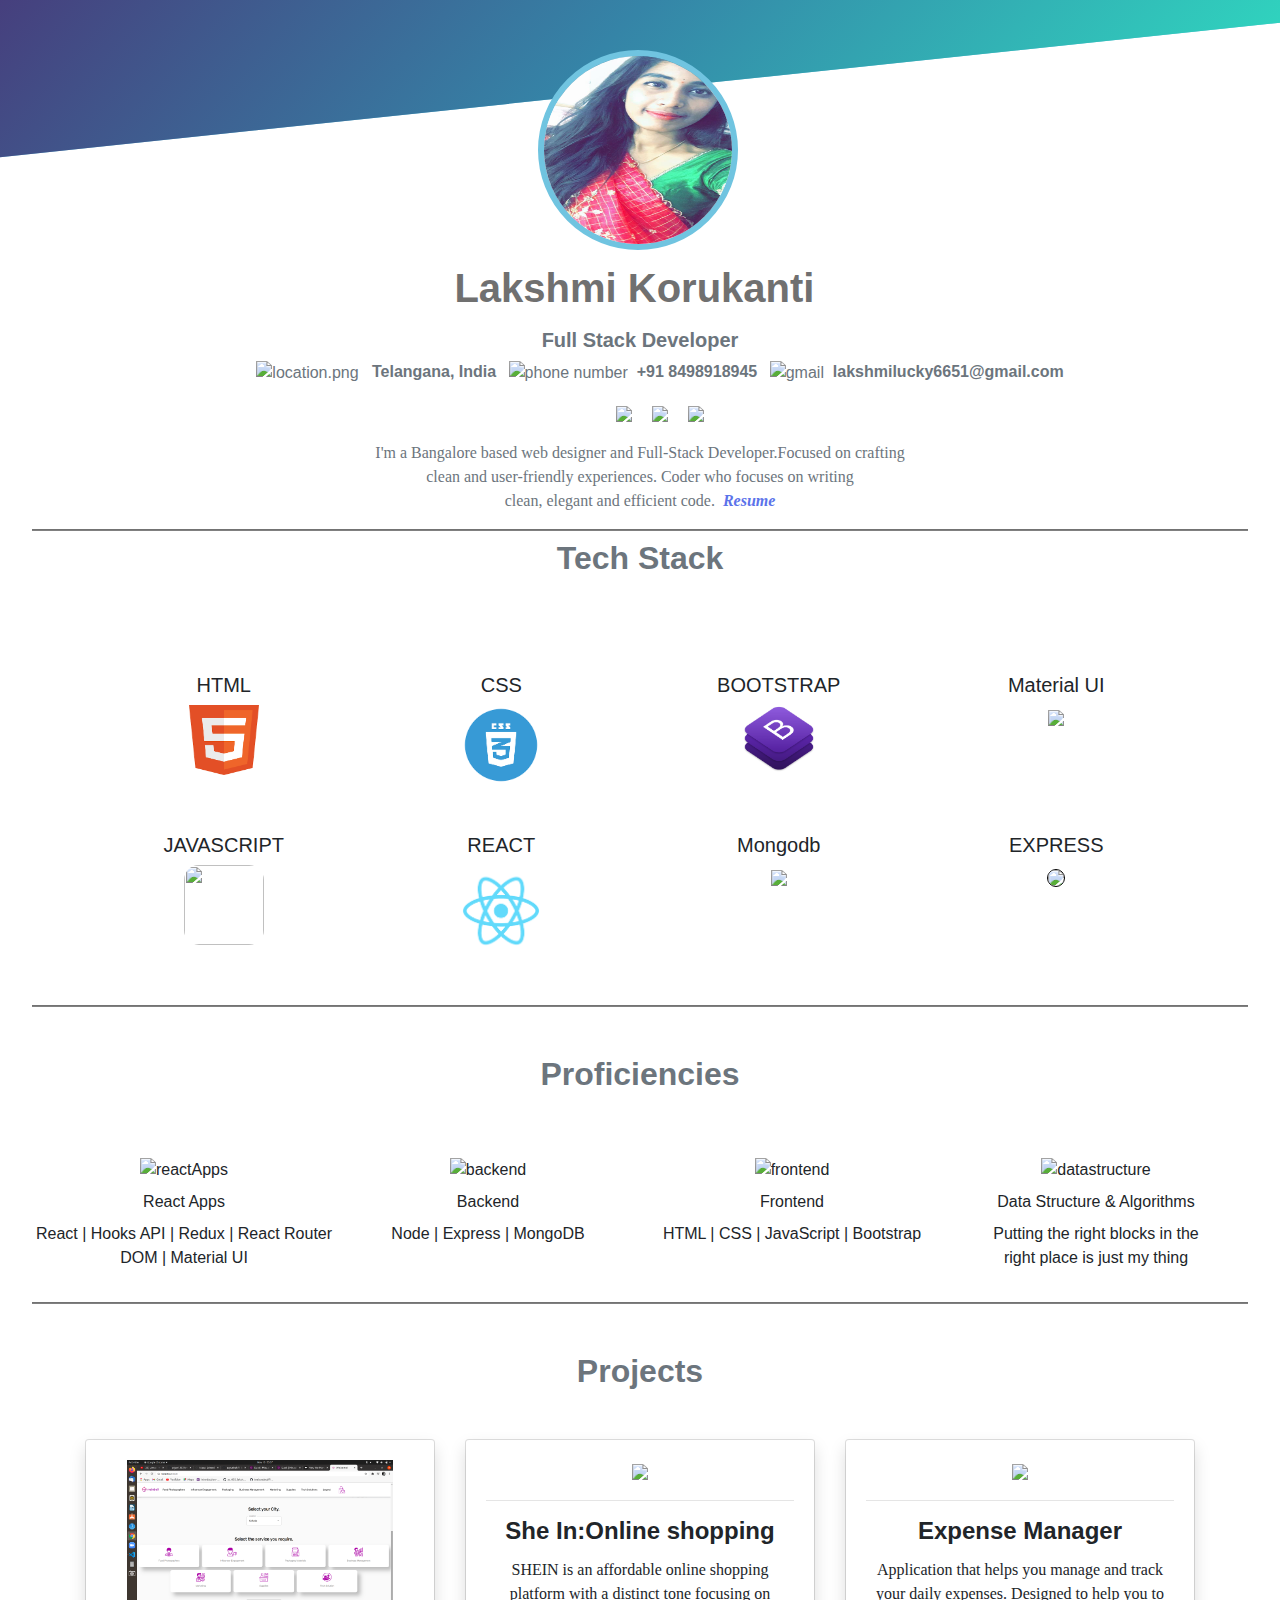
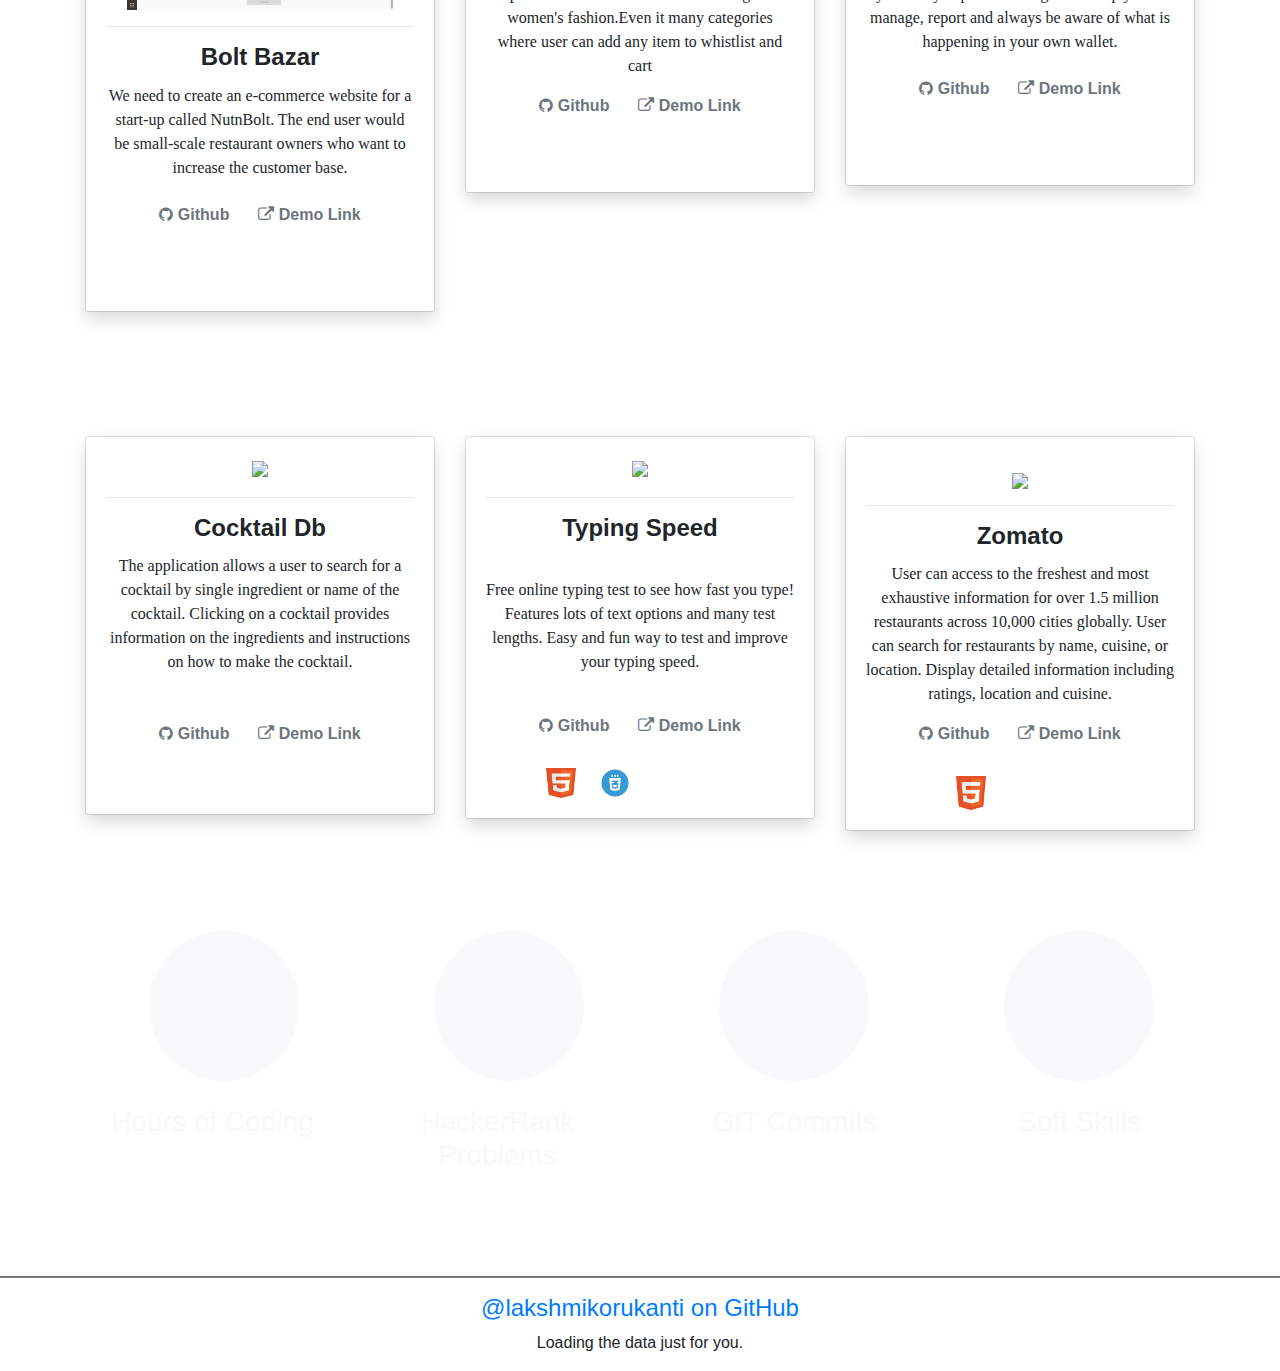
==== commit 4483aaf3: "update with resume" ====
--- a/index.html
+++ b/index.html
@@ -72,6 +72,13 @@
             I'm a Bangalore based web designer and Full-Stack Developer.Focused on crafting <br> clean and user-friendly
             experiences.
             Coder who focuses on writing <br> clean, elegant and efficient code.&nbsp;
+            <a
+          href="./resume.pdf"
+          class="font-italic font-weight-bold"
+          style="color: #5b73ea"
+        >
+          Resume
+        </a>
         </p>
         <div style="height:2px; background:grey">
         <hr>
@@ -268,7 +275,7 @@
                             <a class="card-link text-muted" href="https://github.com/lakshmikorukanti/Expense-manager"
                                 target="blank"><i class="fa fa-github" style="margin-top:10px"></i><strong >&nbsp;Github&nbsp;</strong></a>
                             <a class="card-link text-muted"
-                                href="https://mealsearch.netlify.com"
+                                href="./Demo-videos/Manager.mp4"
                                 target="blank"><i class="fa fa-external-link"></i>&nbsp;<strong>Demo Link</strong></a>
                                 <div>
                                     <div style="margin-top: 40px; float: left;  margin-left: 10px">
@@ -402,7 +409,7 @@
                             <a class="card-link text-muted" href="https://github.com/lakshmikorukanti/fooddeliverysystem"
                                 target="blank"><i class="fa fa-github"></i><strong>&nbsp;Github&nbsp;</strong></a>
                             <a class="card-link text-muted"
-                                href="https://masai-execode.now.sh/"
+                                href=""
                                 target="blank"><i class="fa fa-external-link"></i>&nbsp;<strong>Demo Link</strong></a>
                             <div>
                                 <div style="margin-top: 30px; float: left;  margin-left: 90px">
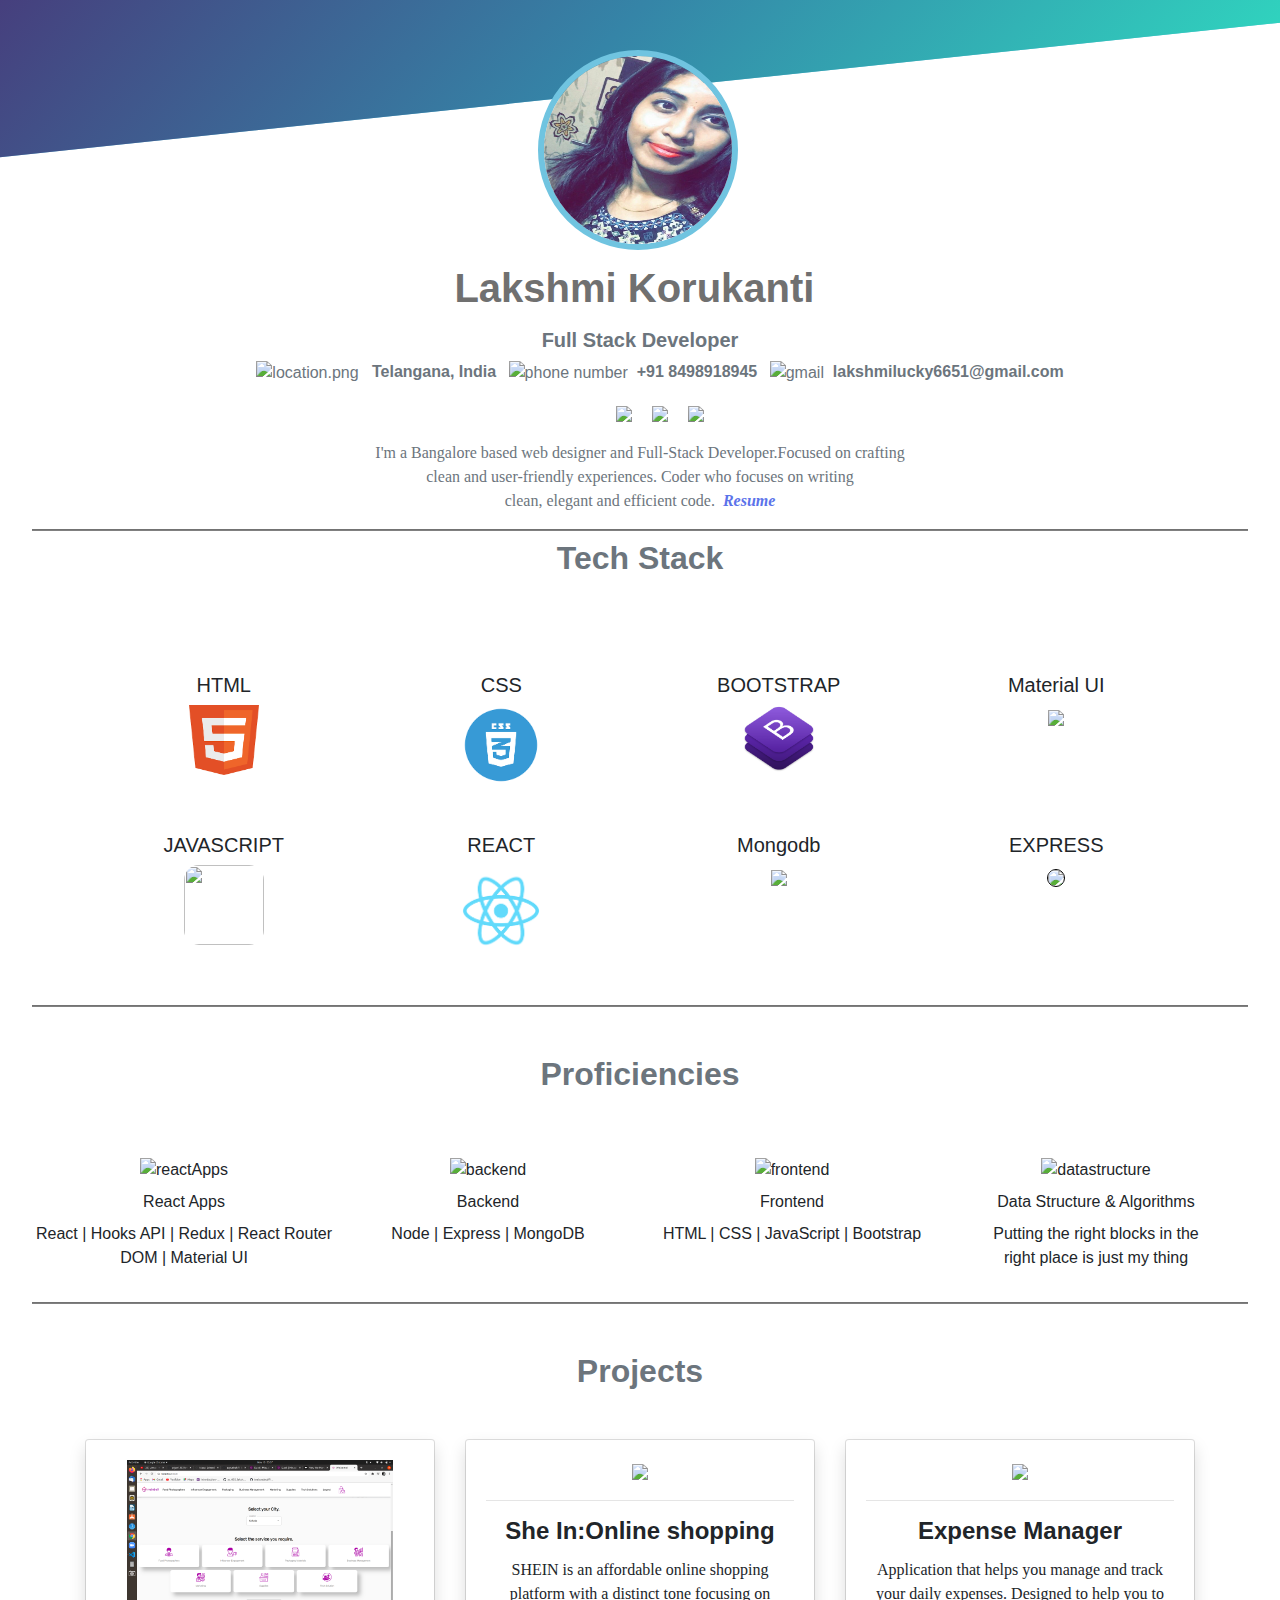
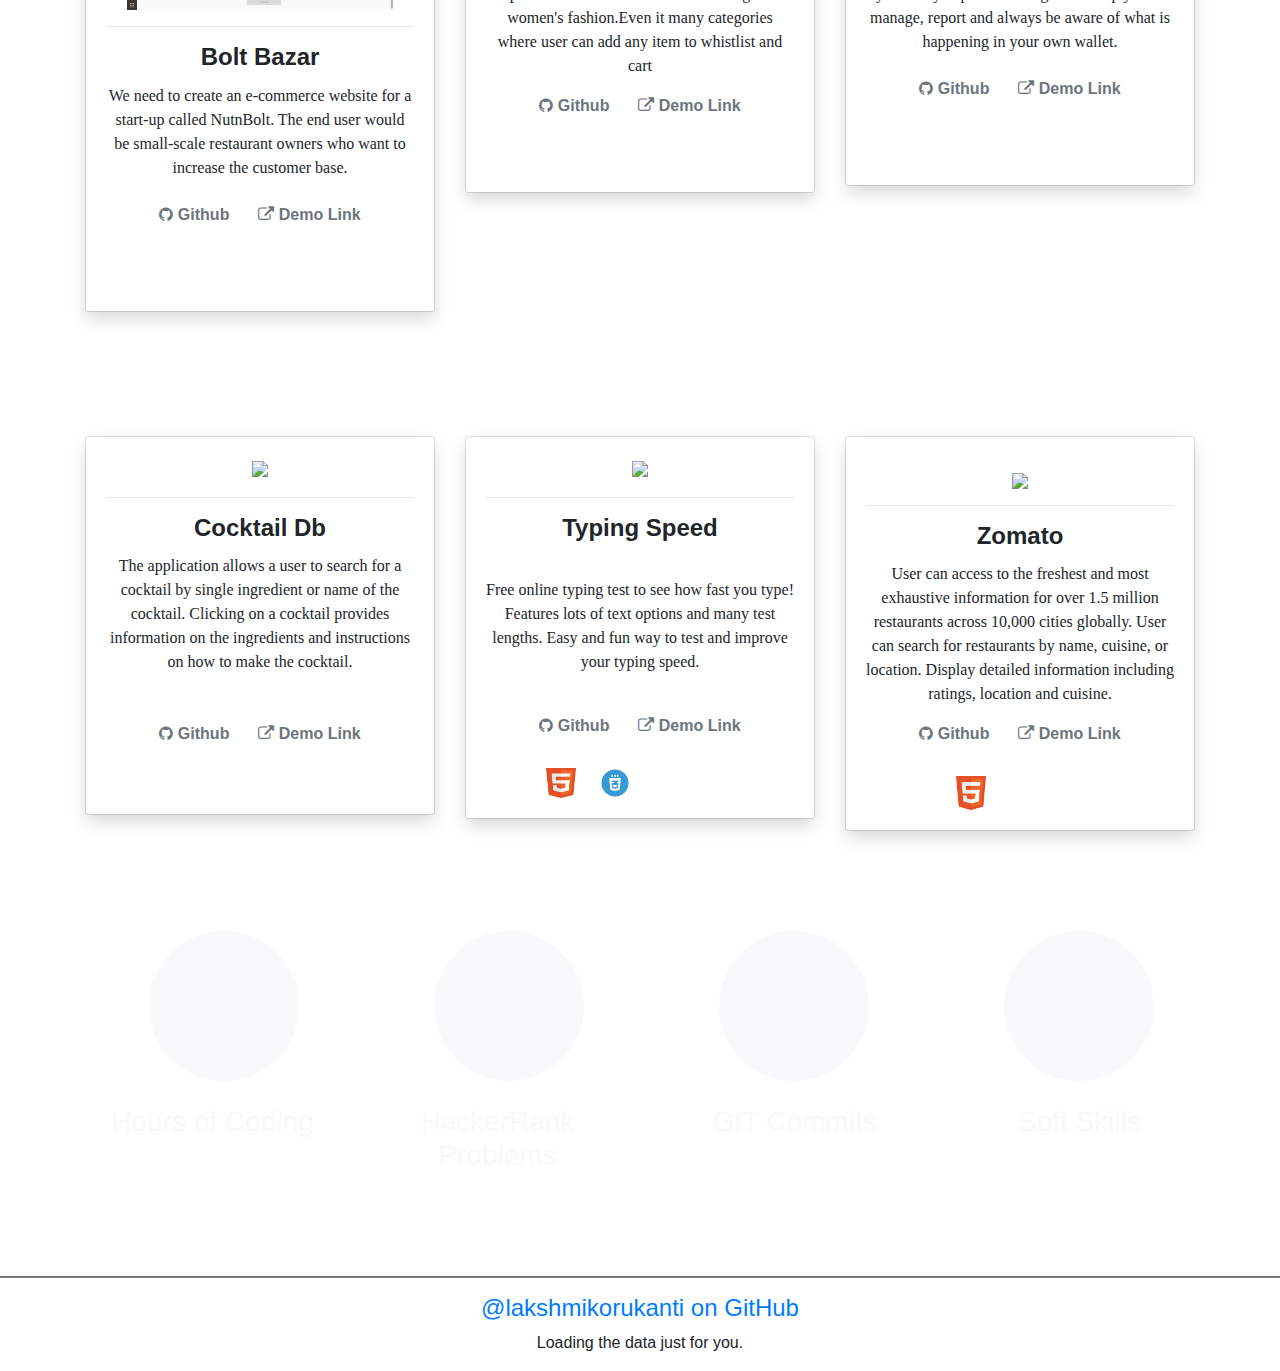
==== commit 3581b9dd: "updated photo" ====
--- a/index.html
+++ b/index.html
@@ -3,7 +3,7 @@
 
 <head>
     <meta charset="utf-8" />
-    <link rel="icon" href="Images/profilepic.jpeg" >
+    <link rel="icon" href="Images/profilePic.jpeg" >
     <meta name="viewport" content="width=device-width, initial-scale=1, shrink-to-fit=no" />
     <link rel="stylesheet" href="https://cdnjs.cloudflare.com/ajax/libs/twitter-bootstrap/4.3.1/css/bootstrap.min.css">
     <link rel="stylesheet" href="https://cdnjs.cloudflare.com/ajax/libs/font-awesome/4.7.0/css/font-awesome.min.css">
@@ -21,7 +21,7 @@
 <body>
     <div class="colorBox"></div>
     <div class="marginBox">
-        <img style="height: 200px; width:200px;  border:6px solid rgb(112, 196, 224);" class="rounded-circle" src="Images/profilepic.jpeg" />
+        <img style="height: 200px; width:200px;  border:6px solid rgb(112, 196, 224);" class="rounded-circle" src="Images/profilePic.jpeg" />
     </div>
     <div class="jumbotron text-center mb-2" style="background-color: rgba(233,236,239,0);">
         <h1 style="color: #707070;" class="mt-3 mt-md-0">
